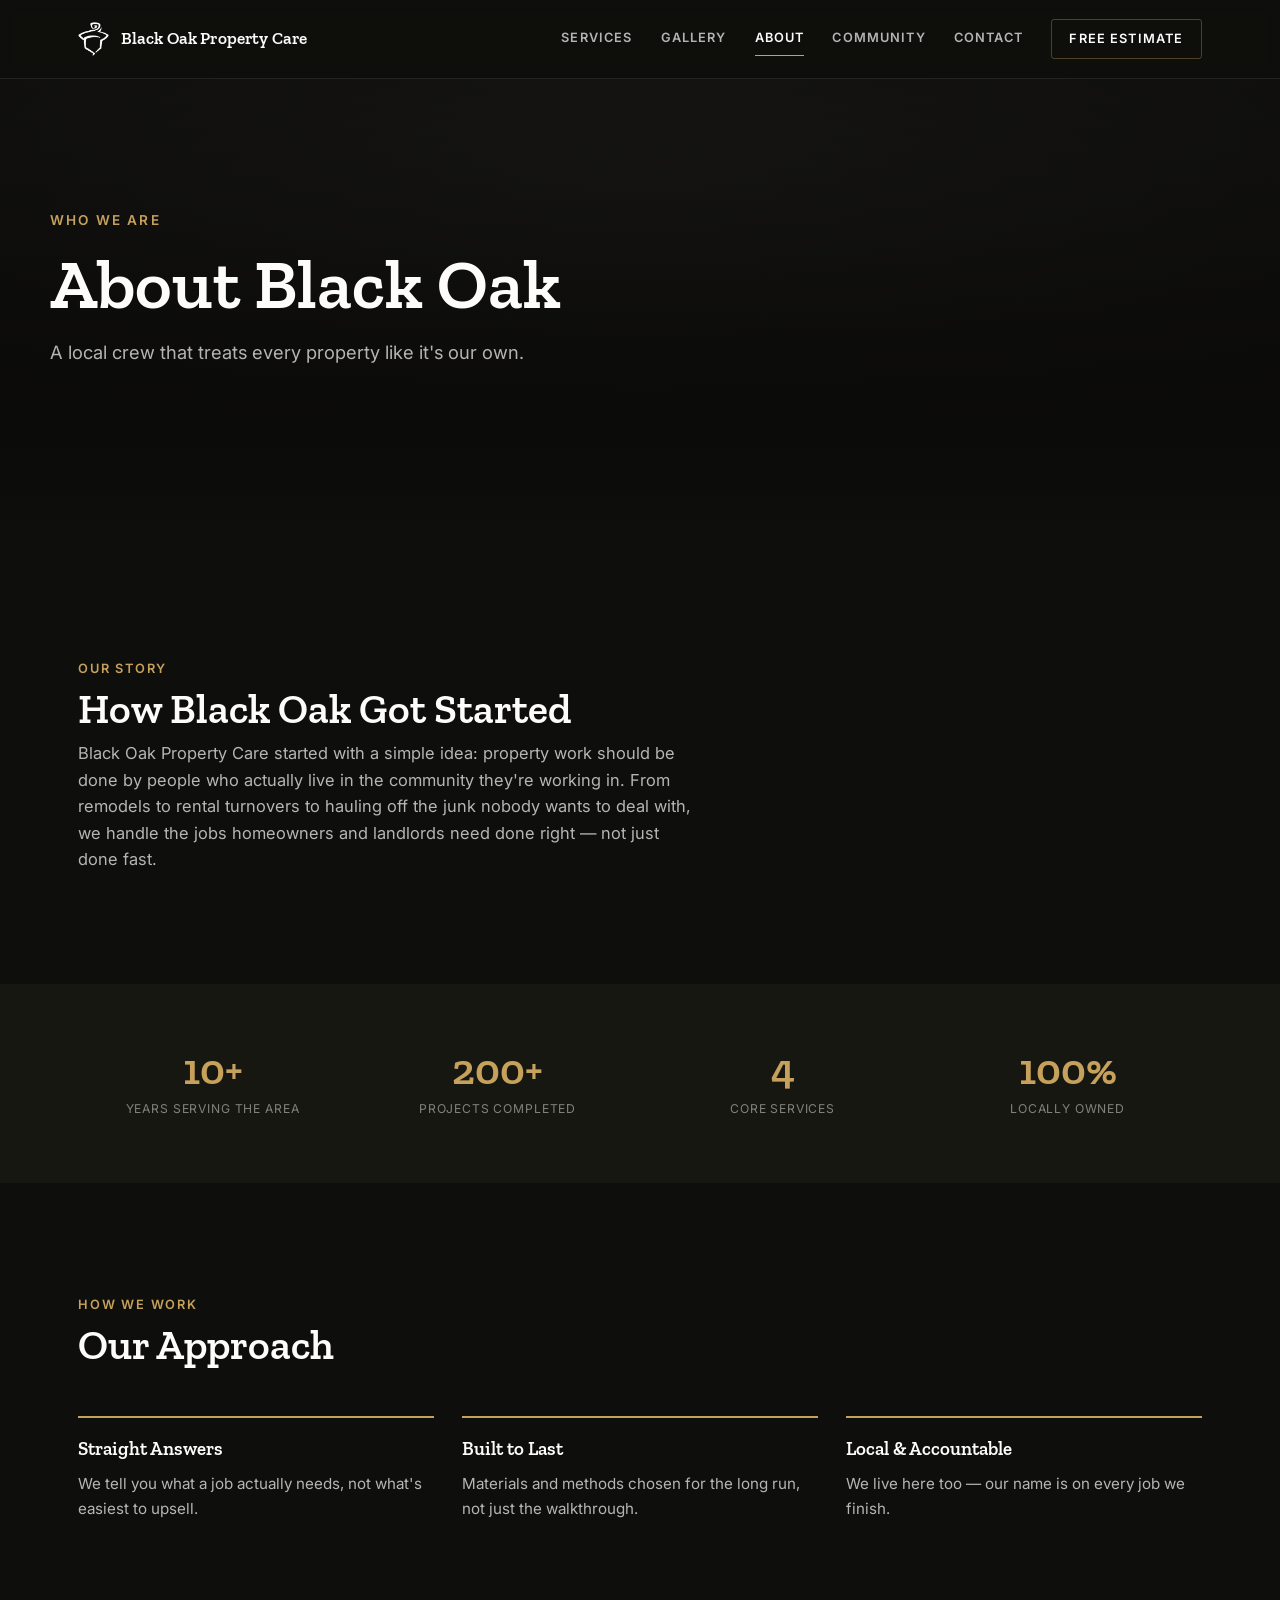
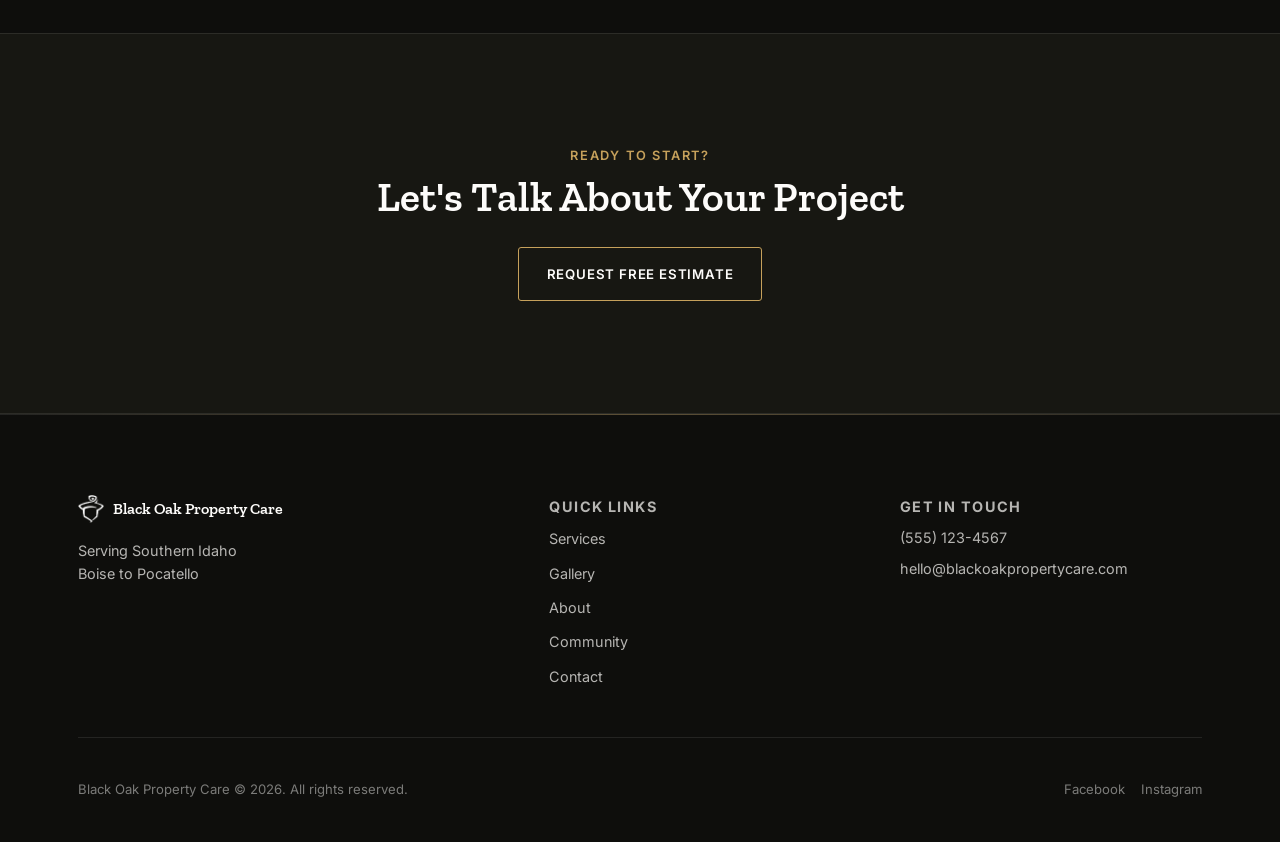
==== about.html @ 0b824fe4 "Add files via upload" ====
<!DOCTYPE html>
<html lang="en">
<head>
<meta charset="UTF-8">
<meta name="viewport" content="width=device-width, initial-scale=1.0">
<title>About Black Oak Property Care | Locally Owned, Southern Idaho</title>
<meta name="description" content="Black Oak Property Care is a locally owned crew serving Southern Idaho — built on straight answers, quality craftsmanship, and being accountable to our neighbors.">
<link rel="icon" type="image/png" href="assets/images/favicon-32.png">
<link rel="apple-touch-icon" href="assets/images/apple-touch-icon.png">
<link rel="preconnect" href="https://fonts.googleapis.com">
<link rel="preconnect" href="https://fonts.gstatic.com" crossorigin>
<link href="https://fonts.googleapis.com/css2?family=Zilla+Slab:wght@500;600;700&family=Inter:wght@400;500;600;700&display=swap" rel="stylesheet">
<link rel="stylesheet" href="style.css">
</head>
<body>
<a href="#main" class="skip-link">Skip to content</a>

<header class="site-header">
  <div class="wrap">
    <a href="index.html" class="site-brand" aria-label="Black Oak Property Care — Home">
      <img src="assets/images/logo-acorn-white.png" alt="" class="brand-mark">
      <span class="site-name">Black Oak Property Care</span>
    </a>
    <button class="nav-toggle" aria-label="Toggle navigation menu" aria-expanded="false">
      <svg viewBox="0 0 24 24" fill="none" stroke="currentColor" stroke-width="1.8" stroke-linecap="round"><path d="M3 6h18M3 12h18M3 18h18"/></svg>
    </button>
    <nav class="site-nav" aria-label="Primary">
      <a href="services.html">Services</a>
      <a href="photos.html">Gallery</a>
      <a href="about.html" class="is-active">About</a>
      <a href="community.html">Community</a>
      <a href="contact.html">Contact</a>
      <a href="contact.html" class="nav-cta">Free Estimate</a>
    </nav>
  </div>
</header>

<main id="main">

<section class="hero hero--sub">
  <div class="wrap hero-inner">
    <p class="hero-eyebrow">Who We Are</p>
    <h1 class="hero-title">About Black Oak</h1>
    <p class="hero-lede">A local crew that treats every property like it's our own.</p>
  </div>
</section>

<section class="section">
  <div class="wrap">
    <div class="reveal">
      <p class="section-eyebrow">Our Story</p>
      <h2 class="section-title">How Black Oak Got Started</h2>
      <p class="section-lede">
        <!-- EDIT: replace with your real founding story — 2-4 sentences
             is plenty. This is the single most-read paragraph on the
             whole site, so make it specific and honest, not generic. -->
        Black Oak Property Care started with a simple idea: property
        work should be done by people who actually live in the
        community they're working in. From remodels to rental
        turnovers to hauling off the junk nobody wants to deal with,
        we handle the jobs homeowners and landlords need done right —
        not just done fast.
      </p>
    </div>
  </div>
</section>

<!-- ============================================================
     STAT STRIP — optional. Delete this whole <section> if you
     don't have real numbers yet; don't leave placeholders live.
     ============================================================ -->
<section class="section section--tight section--raised">
  <div class="wrap">
    <div class="stat-strip reveal">
      <div class="stat">
        <div class="stat-num"><!-- EDIT -->10+</div>
        <div class="stat-label">Years Serving the Area</div>
      </div>
      <div class="stat">
        <div class="stat-num"><!-- EDIT -->200+</div>
        <div class="stat-label">Projects Completed</div>
      </div>
      <div class="stat">
        <div class="stat-num"><!-- EDIT -->4</div>
        <div class="stat-label">Core Services</div>
      </div>
      <div class="stat">
        <div class="stat-num"><!-- EDIT -->100%</div>
        <div class="stat-label">Locally Owned</div>
      </div>
    </div>
  </div>
</section>

<section class="section">
  <div class="wrap">
    <div class="reveal" style="margin-bottom: var(--space-4);">
      <p class="section-eyebrow">How We Work</p>
      <h2 class="section-title">Our Approach</h2>
    </div>
    <div class="value-row reveal">
      <div class="value-block">
        <h3>Straight Answers</h3>
        <p>We tell you what a job actually needs, not what's easiest to upsell.</p>
      </div>
      <div class="value-block">
        <h3>Built to Last</h3>
        <p>Materials and methods chosen for the long run, not just the walkthrough.</p>
      </div>
      <div class="value-block">
        <h3>Local &amp; Accountable</h3>
        <p>We live here too — our name is on every job we finish.</p>
      </div>
    </div>
  </div>
</section>

<section class="cta-band">
  <div class="wrap reveal">
    <p class="section-eyebrow">Ready to Start?</p>
    <h2 class="section-title">Let's Talk About Your Project</h2>
    <div class="hero-actions">
      <a href="contact.html" class="btn">Request Free Estimate</a>
    </div>
  </div>
</section>

</main>

<footer class="site-footer">
  <div class="wrap">
    <div class="footer-grid">
      <div class="footer-col">
        <div class="footer-brand">
          <img src="assets/images/logo-acorn-white.png" alt="">
          <span>Black Oak Property Care</span>
        </div>
        <p>Serving Southern Idaho<br>Boise to Pocatello</p>
      </div>
      <div class="footer-col">
        <p class="footer-heading">Quick Links</p>
        <ul class="footer-links">
          <li><a href="services.html">Services</a></li>
          <li><a href="photos.html">Gallery</a></li>
          <li><a href="about.html">About</a></li>
          <li><a href="community.html">Community</a></li>
          <li><a href="contact.html">Contact</a></li>
        </ul>
      </div>
      <div class="footer-col">
        <p class="footer-heading">Get In Touch</p>
        <address>
          <p>(555) 123-4567</p>
          <p>hello@blackoakpropertycare.com</p>
        </address>
      </div>
    </div>
    <div class="footer-bottom">
      <p>Black Oak Property Care &copy; <span id="year"></span>. All rights reserved.</p>
      <div class="footer-socials">
        <a href="#">Facebook</a>
        <a href="#">Instagram</a>
      </div>
    </div>
  </div>
</footer>

<script src="script.js"></script>
</body>
</html>
---- style.css ----
/* ============================================================
   BLACK OAK PROPERTY CARE — V2 DESIGN SYSTEM
   ------------------------------------------------------------
   Direction: dark charcoal ground, white type, gold used only
   as a thin accent (rules, underlines, small details) — never
   as a fill. Buttons stay dark with white text and a gold edge.
   Display face is a slab serif (sturdy, stamped-timber feel —
   "built," not "boutique"); body stays a clean grotesque.
   Change tokens here; everything below reads from them.
   ============================================================ */
:root {
  /* Ground */
  --bg:            #0E0E0C;   /* primary charcoal/black background */
  --bg-raised:     #171712;   /* slightly lifted panel/card surface */
  --bg-raised-2:   #201F19;   /* hover / secondary panel */
  --bg-line:       rgba(255,255,255,0.09);   /* hairline on dark */

  /* Ink */
  --white:         #FDFCFA;
  --ink-muted:      rgba(253,252,250,0.70);
  --ink-faint:      rgba(253,252,250,0.46);

  /* Gold — accent only. Never a fill for buttons or large areas. */
  --gold:          #C6A15B;
  --gold-bright:   #E0C083;
  --gold-dim:      rgba(198,161,91,0.35);

  /* Light sections (used sparingly — form fields, rare surface breaks) */
  --paper:         #F5F2EC;
  --paper-line:    #E3DDCF;
  --paper-ink:     #17170F;
  --paper-muted:   #66604F;

  /* Type */
  --font-display: "Zilla Slab", "Roboto Slab", Georgia, serif;
  --font-body:    "Inter", -apple-system, BlinkMacSystemFont, sans-serif;

  /* Spacing scale */
  --space-1: 0.5rem;
  --space-2: 1rem;
  --space-3: 1.75rem;
  --space-4: 3rem;
  --space-5: 5rem;
  --space-6: 7rem;

  --radius: 3px;
  --focus-ring: #E0C083;
}

/* ============================================================
   RESET / BASE
   ============================================================ */
* { box-sizing: border-box; }

html { scroll-behavior: smooth; }
@media (prefers-reduced-motion: reduce) {
  html { scroll-behavior: auto; }
}

body {
  margin: 0;
  background: var(--bg);
  color: var(--white);
  font-family: var(--font-body);
  line-height: 1.6;
  -webkit-font-smoothing: antialiased;
}

a { color: inherit; text-decoration: none; }
img { max-width: 100%; display: block; }
button { font-family: inherit; }

a:focus-visible,
button:focus-visible,
input:focus-visible,
textarea:focus-visible,
select:focus-visible {
  outline: 2px solid var(--focus-ring);
  outline-offset: 3px;
}

.wrap {
  max-width: 1180px;
  margin: 0 auto;
  padding: 0 var(--space-3);
}

/* Reveal-on-scroll (progressive enhancement — script.js toggles .is-visible;
   content is fully visible by default with no JS) */
.reveal {
  opacity: 1;
  transform: none;
}
@media (prefers-reduced-motion: no-preference) {
  .js-reveal-ready .reveal {
    opacity: 0;
    transform: translateY(14px);
    transition: opacity 0.6s ease, transform 0.6s ease;
  }
  .js-reveal-ready .reveal.is-visible {
    opacity: 1;
    transform: none;
  }
}

/* ============================================================
   SITE HEADER
   ============================================================ */
.site-header {
  background: rgba(14,14,12,0.86);
  backdrop-filter: blur(8px);
  -webkit-backdrop-filter: blur(8px);
  border-bottom: 1px solid var(--bg-line);
  position: sticky;
  top: 0;
  z-index: 40;
  transition: background-color 0.25s ease, border-color 0.25s ease;
}

.site-header.is-scrolled {
  background: rgba(14,14,12,0.97);
  border-bottom-color: var(--gold-dim);
}

.site-header .wrap {
  display: flex;
  align-items: center;
  justify-content: space-between;
  min-height: 78px;
  gap: var(--space-3);
}

.site-brand {
  display: flex;
  align-items: center;
  gap: 0.7rem;
  flex-shrink: 0;
}

.site-brand .brand-mark {
  height: 34px;
  width: auto;
  flex-shrink: 0;
  /* EDIT: sourced from assets/images/logo-acorn-white.png — swap for a
     final logo file of the same name to update everywhere at once. */
}

.site-name {
  font-family: var(--font-display);
  font-weight: 600;
  font-size: 1.08rem;
  letter-spacing: 0.01em;
  color: var(--white);
  white-space: nowrap;
}

.site-nav {
  display: flex;
  align-items: center;
  flex-wrap: wrap;
  gap: var(--space-3);
}

.site-nav a {
  font-size: 0.8rem;
  font-weight: 600;
  letter-spacing: 0.09em;
  text-transform: uppercase;
  color: var(--ink-muted);
  padding: 0.4rem 0;
  border-bottom: 1px solid transparent;
  transition: color 0.2s ease, border-color 0.2s ease;
}

.site-nav a:hover,
.site-nav a:focus-visible,
.site-nav a.is-active {
  color: var(--white);
  border-color: var(--gold);
}

.site-nav .nav-cta {
  color: var(--white);
  border: 1px solid var(--gold-dim);
  padding: 0.55rem 1.1rem;
  border-radius: var(--radius);
}
.site-nav .nav-cta:hover,
.site-nav .nav-cta:focus-visible {
  border-color: var(--gold);
  background: rgba(198,161,91,0.08);
}

.nav-toggle {
  display: none;
  background: none;
  border: 1px solid var(--bg-line);
  border-radius: var(--radius);
  color: var(--white);
  width: 42px;
  height: 38px;
  align-items: center;
  justify-content: center;
  cursor: pointer;
}
.nav-toggle svg { width: 20px; height: 20px; }

@media (max-width: 880px) {
  .nav-toggle { display: flex; }

  .site-nav {
    position: fixed;
    inset: 78px 0 0 0;
    background: var(--bg);
    flex-direction: column;
    align-items: flex-start;
    padding: var(--space-3);
    gap: var(--space-2);
    transform: translateY(-8px);
    opacity: 0;
    pointer-events: none;
    transition: opacity 0.2s ease, transform 0.2s ease;
    overflow-y: auto;
  }
  .site-nav.is-open {
    opacity: 1;
    transform: none;
    pointer-events: auto;
  }
  .site-nav a { font-size: 1rem; padding: 0.7rem 0; width: 100%; border-bottom: 1px solid var(--bg-line); }
  .site-nav .nav-cta { border-color: var(--gold); text-align: center; }
}

/* ============================================================
   BUTTONS — always dark with white text; gold is an edge/accent,
   never a fill (per brand rule).
   ============================================================ */
.btn {
  display: inline-flex;
  align-items: center;
  gap: 0.55rem;
  background: var(--bg-raised);
  color: var(--white);
  font-family: var(--font-body);
  font-weight: 600;
  font-size: 0.83rem;
  letter-spacing: 0.06em;
  text-transform: uppercase;
  padding: 0.95rem 1.7rem;
  border: 1px solid var(--gold);
  border-radius: var(--radius);
  cursor: pointer;
  transition: background-color 0.2s ease, transform 0.15s ease, border-color 0.2s ease;
}
.btn:hover, .btn:focus-visible {
  background: var(--bg-raised-2);
  border-color: var(--gold-bright);
  transform: translateY(-1px);
}

.btn-ghost {
  background: transparent;
  border: 1px solid rgba(253,252,250,0.35);
}
.btn-ghost:hover, .btn-ghost:focus-visible {
  border-color: var(--white);
  background: rgba(253,252,250,0.06);
}

.btn-block { width: 100%; justify-content: center; }

/* On light (.paper) surfaces the button needs a dark border instead of
   near-invisible gold-on-cream, but keeps the same dark-fill/white-text rule */
.section--paper .btn {
  border-color: var(--paper-ink);
}
.section--paper .btn:hover, .section--paper .btn:focus-visible {
  border-color: var(--gold);
}

/* ============================================================
   HERO
   ============================================================ */
.hero {
  position: relative;
  min-height: 92vh;
  display: flex;
  align-items: center;
  justify-content: center;
  text-align: center;
  color: var(--white);
  background:
    linear-gradient(180deg, rgba(10,10,9,0.55) 0%, rgba(10,10,9,0.88) 72%, var(--bg) 100%),
    radial-gradient(120% 90% at 50% 20%, #262420 0%, #100F0D 65%);
  background-size: cover;
  background-position: center;
  overflow: hidden;
}

.hero--sub {
  min-height: 52vh;
  text-align: left;
  justify-content: flex-end;
  padding-bottom: var(--space-5);
}
.hero--sub .hero-inner { align-items: flex-start; }
.hero--sub .hero-mark { display: none; }

.hero-inner {
  position: relative;
  z-index: 1;
  display: flex;
  flex-direction: column;
  align-items: center;
  padding: var(--space-6) 0 var(--space-5);
  width: 100%;
}

.hero-mark {
  height: 64px;
  width: auto;
  margin-bottom: var(--space-3);
  filter: drop-shadow(0 0 26px rgba(198,161,91,0.18));
}

.hero-eyebrow {
  font-size: 0.85rem;
  font-weight: 600;
  letter-spacing: 0.16em;
  text-transform: uppercase;
  color: var(--gold);
  margin: 0 0 var(--space-2);
}

.hero-title {
  font-family: var(--font-display);
  font-weight: 600;
  font-size: clamp(2.4rem, 5.6vw, 4.4rem);
  line-height: 1.05;
  letter-spacing: 0;
  margin: 0 0 var(--space-2);
  max-width: 18ch;
}

.hero-lede {
  font-size: 1.15rem;
  color: var(--ink-muted);
  max-width: 54ch;
  margin: 0 0 var(--space-4);
}
.hero--sub .hero-lede { margin-bottom: 0; }

.hero-actions {
  display: flex;
  flex-wrap: wrap;
  gap: var(--space-2);
  justify-content: center;
}

.hero-divider {
  width: 1px;
  height: 46px;
  background: linear-gradient(180deg, transparent, var(--gold-dim));
  margin: var(--space-4) auto 0;
}

/* ============================================================
   SECTIONS
   ============================================================ */
.section { padding: var(--space-6) 0; }
.section--tight { padding: var(--space-4) 0; }
.section--raised { background: var(--bg-raised); }
.section--paper { background: var(--paper); color: var(--paper-ink); }
.section--paper .section-lede { color: var(--paper-muted); }

.section-head {
  display: flex;
  align-items: flex-end;
  justify-content: space-between;
  gap: var(--space-3);
  flex-wrap: wrap;
  margin-bottom: var(--space-4);
}

.section-eyebrow {
  font-size: 0.8rem;
  font-weight: 600;
  letter-spacing: 0.14em;
  text-transform: uppercase;
  color: var(--gold);
  margin: 0 0 var(--space-1);
}

.section-title {
  font-family: var(--font-display);
  font-weight: 600;
  font-size: clamp(1.8rem, 3.4vw, 2.6rem);
  line-height: 1.08;
  margin: 0;
}

.section-lede {
  font-size: 1.03rem;
  color: var(--ink-muted);
  max-width: 62ch;
  margin: var(--space-1) 0 0;
}

.rule-gold {
  border: none;
  height: 1px;
  background: linear-gradient(90deg, var(--gold-dim), transparent);
  margin: 0 0 var(--space-5);
}

/* ============================================================
   PRIMARY SERVICES — homepage + services page
   ============================================================ */
.service-grid {
  display: grid;
  grid-template-columns: repeat(4, 1fr);
  gap: 1px;
  background: var(--bg-line);
  border: 1px solid var(--bg-line);
}

.service-card {
  background: var(--bg);
  padding: var(--space-4) var(--space-3);
  transition: background-color 0.25s ease;
}
.service-card:hover { background: var(--bg-raised); }

.service-icon {
  width: 40px;
  height: 40px;
  color: var(--gold);
  margin-bottom: var(--space-3);
}
.service-icon svg { width: 100%; height: 100%; }

.service-card h3 {
  font-family: var(--font-display);
  font-weight: 600;
  font-size: 1.28rem;
  margin: 0 0 0.6rem;
}

.service-card p {
  color: var(--ink-muted);
  font-size: 0.95rem;
  margin: 0 0 var(--space-3);
}

.service-link {
  font-size: 0.78rem;
  font-weight: 600;
  letter-spacing: 0.06em;
  text-transform: uppercase;
  color: var(--white);
  border-bottom: 1px solid var(--gold);
  padding-bottom: 2px;
  transition: color 0.2s ease;
}
.service-card:hover .service-link { color: var(--gold-bright); }

@media (max-width: 980px) {
  .service-grid { grid-template-columns: repeat(2, 1fr); }
}
@media (max-width: 560px) {
  .service-grid { grid-template-columns: 1fr; }
}

/* Full service detail rows — services.html */
.service-detail {
  display: grid;
  grid-template-columns: 56px 1fr 1.2fr;
  gap: var(--space-3);
  padding: var(--space-4) 0;
  border-bottom: 1px solid var(--bg-line);
  align-items: start;
}
.service-detail:first-child { border-top: 1px solid var(--bg-line); }

.service-detail .service-icon { width: 34px; height: 34px; margin: 0; }

.service-detail h3 {
  font-family: var(--font-display);
  font-weight: 600;
  font-size: 1.5rem;
  margin: 0 0 0.5rem;
}
.service-detail p { margin: 0 0 var(--space-2); color: var(--ink-muted); }

.service-detail ul {
  margin: 0;
  padding: 0;
  list-style: none;
  display: flex;
  flex-wrap: wrap;
  gap: 0.5rem 1.2rem;
}
.service-detail li {
  font-size: 0.85rem;
  color: var(--ink-faint);
  padding-left: 1rem;
  position: relative;
}
.service-detail li::before {
  content: "";
  position: absolute;
  left: 0;
  top: 0.55em;
  width: 6px;
  height: 1px;
  background: var(--gold);
}

@media (max-width: 720px) {
  .service-detail { grid-template-columns: 40px 1fr; }
  .service-detail p, .service-detail ul { grid-column: 2 / 3; }
}

/* ============================================================
   WHY CHOOSE — trust strip
   ============================================================ */
.trust-grid {
  display: grid;
  grid-template-columns: repeat(3, 1fr);
  gap: var(--space-4) var(--space-3);
}

.trust-item {
  display: flex;
  gap: var(--space-2);
  align-items: flex-start;
}

.trust-icon {
  width: 26px;
  height: 26px;
  flex-shrink: 0;
  color: var(--gold);
  margin-top: 0.15rem;
}
.trust-icon svg { width: 100%; height: 100%; }

.trust-item h3 {
  font-family: var(--font-display);
  font-weight: 600;
  font-size: 1.08rem;
  margin: 0 0 0.3rem;
}
.trust-item p { margin: 0; color: var(--ink-muted); font-size: 0.92rem; }

@media (max-width: 820px) {
  .trust-grid { grid-template-columns: repeat(2, 1fr); }
}
@media (max-width: 560px) {
  .trust-grid { grid-template-columns: 1fr; }
}

/* ============================================================
   BEFORE / AFTER GALLERY
   ============================================================ */
.ba-grid {
  display: grid;
  grid-template-columns: repeat(3, 1fr);
  gap: var(--space-3);
}

.ba-card {
  background: var(--bg-raised);
  border: 1px solid var(--bg-line);
  border-radius: var(--radius);
  overflow: hidden;
}

.ba-photos {
  display: grid;
  grid-template-columns: 1fr 1fr;
}

.ba-photo {
  aspect-ratio: 4 / 5;
  position: relative;
  display: flex;
  align-items: flex-end;
  background: repeating-linear-gradient(135deg, #1c1b16, #1c1b16 10px, #201f19 10px, #201f19 20px);
  border-left: 1px solid var(--bg-line);
}
.ba-photo:first-child { border-left: none; }

.ba-photo-label {
  position: relative;
  z-index: 1;
  width: 100%;
  padding: 0.6rem 0.7rem;
  font-size: 0.68rem;
  font-weight: 600;
  letter-spacing: 0.1em;
  text-transform: uppercase;
  color: var(--ink-faint);
  background: linear-gradient(0deg, rgba(14,14,12,0.75), transparent);
}
.ba-photo-tag {
  position: absolute;
  top: 0.6rem;
  left: 0.7rem;
  z-index: 1;
  font-size: 0.62rem;
  font-weight: 700;
  letter-spacing: 0.1em;
  text-transform: uppercase;
  color: var(--gold);
  border: 1px solid var(--gold-dim);
  border-radius: 2px;
  padding: 0.15rem 0.45rem;
  background: rgba(14,14,12,0.6);
}

.ba-body { padding: var(--space-3); }

.ba-category {
  font-size: 0.72rem;
  font-weight: 600;
  letter-spacing: 0.1em;
  text-transform: uppercase;
  color: var(--gold);
  margin: 0 0 0.35rem;
}

.ba-title {
  font-family: var(--font-display);
  font-weight: 600;
  font-size: 1.18rem;
  margin: 0 0 0.3rem;
}

.ba-meta {
  font-size: 0.82rem;
  color: var(--ink-faint);
  margin: 0;
}

@media (max-width: 980px) {
  .ba-grid { grid-template-columns: repeat(2, 1fr); }
}
@media (max-width: 620px) {
  .ba-grid { grid-template-columns: 1fr; }
}

/* Featured (homepage) — same visual language, fewer columns */
.ba-grid--featured { grid-template-columns: repeat(3, 1fr); }

/* ============================================================
   TESTIMONIALS
   ============================================================ */
.testimonial-grid {
  display: grid;
  grid-template-columns: repeat(3, 1fr);
  gap: var(--space-3);
}

.testimonial {
  background: var(--bg-raised);
  border-top: 2px solid var(--gold);
  padding: var(--space-3);
  border-radius: 0 0 var(--radius) var(--radius);
}

.testimonial p {
  margin: 0 0 var(--space-2);
  font-size: 1rem;
  color: var(--white);
}
.testimonial cite {
  font-style: normal;
  font-size: 0.82rem;
  color: var(--ink-faint);
}

@media (max-width: 820px) {
  .testimonial-grid { grid-template-columns: 1fr; }
}

/* ============================================================
   SERVICE AREA / MAP STRIP
   ============================================================ */
.area-strip {
  display: grid;
  grid-template-columns: 1.1fr 1fr;
  gap: var(--space-5);
  align-items: center;
}

.area-list {
  display: flex;
  flex-wrap: wrap;
  gap: 0.6rem;
  padding: 0;
  margin: var(--space-3) 0 0;
  list-style: none;
}

.area-list li {
  font-size: 0.85rem;
  letter-spacing: 0.03em;
  color: var(--ink-muted);
  border: 1px solid var(--bg-line);
  border-radius: 2px;
  padding: 0.5rem 0.9rem;
}

.area-diagram {
  border: 1px solid var(--bg-line);
  border-radius: var(--radius);
  padding: var(--space-3);
  background: var(--bg-raised);
}
.area-diagram svg { width: 100%; height: auto; display: block; }

@media (max-width: 900px) {
  .area-strip { grid-template-columns: 1fr; }
}

/* ============================================================
   CTA BAND
   ============================================================ */
.cta-band {
  text-align: center;
  padding: var(--space-6) 0;
  background: var(--bg-raised);
  border-top: 1px solid var(--bg-line);
  border-bottom: 1px solid var(--bg-line);
}
.cta-band .section-title { margin-bottom: var(--space-3); }
.cta-band .hero-actions { margin-top: 0; }

/* ============================================================
   VALUE / APPROACH BLOCKS (About + Community)
   ============================================================ */
.value-row {
  display: grid;
  grid-template-columns: repeat(3, 1fr);
  gap: var(--space-3);
}

.value-block {
  border-top: 2px solid var(--gold);
  padding-top: var(--space-2);
}
.value-block h3 {
  font-family: var(--font-display);
  font-weight: 600;
  font-size: 1.18rem;
  margin: 0 0 0.5rem;
}
.value-block p { margin: 0; color: var(--ink-muted); font-size: 0.95rem; }

@media (max-width: 720px) {
  .value-row { grid-template-columns: 1fr; }
}

/* ============================================================
   STATS STRIP
   ============================================================ */
.stat-strip {
  display: grid;
  grid-template-columns: repeat(4, 1fr);
  gap: var(--space-2);
  text-align: center;
}
.stat { padding: var(--space-2) 0; }
.stat-num {
  font-family: var(--font-display);
  font-weight: 600;
  font-size: clamp(1.9rem, 3.6vw, 2.7rem);
  color: var(--gold);
  line-height: 1;
}
.stat-label {
  font-size: 0.76rem;
  letter-spacing: 0.07em;
  text-transform: uppercase;
  color: var(--ink-faint);
  margin-top: 0.5rem;
}

@media (max-width: 700px) {
  .stat-strip { grid-template-columns: repeat(2, 1fr); }
}

/* ============================================================
   COMMUNITY — placeholder tiles for future project write-ups
   ============================================================ */
.community-grid {
  display: grid;
  grid-template-columns: repeat(3, 1fr);
  gap: var(--space-3);
}

.community-card {
  border: 1px solid var(--bg-line);
  border-radius: var(--radius);
  padding: var(--space-3);
  background: var(--bg-raised);
}
.community-card h3 {
  font-family: var(--font-display);
  font-weight: 600;
  font-size: 1.12rem;
  margin: 0 0 0.4rem;
}
.community-card p { margin: 0; color: var(--ink-muted); font-size: 0.92rem; }

.community-card--placeholder {
  border-style: dashed;
  border-color: rgba(253,252,250,0.22);
  background: transparent;
  display: flex;
  flex-direction: column;
  align-items: flex-start;
  justify-content: center;
  min-height: 160px;
  color: var(--ink-faint);
}
.community-card--placeholder .plus {
  width: 28px;
  height: 28px;
  border: 1px solid var(--gold-dim);
  border-radius: 50%;
  display: flex;
  align-items: center;
  justify-content: center;
  color: var(--gold);
  margin-bottom: var(--space-2);
  font-size: 1.1rem;
  line-height: 1;
}

@media (max-width: 820px) {
  .community-grid { grid-template-columns: 1fr 1fr; }
}
@media (max-width: 560px) {
  .community-grid { grid-template-columns: 1fr; }
}

/* ============================================================
   CONTACT PAGE
   ============================================================ */
.contact-grid {
  display: grid;
  grid-template-columns: 0.85fr 1.15fr;
  gap: var(--space-5);
  align-items: start;
}

.contact-info dt {
  font-size: 0.76rem;
  font-weight: 600;
  letter-spacing: 0.09em;
  text-transform: uppercase;
  color: var(--gold);
  margin-top: var(--space-3);
}
.contact-info dt:first-child { margin-top: 0; }
.contact-info dd {
  margin: 0.3rem 0 0;
  font-size: 1.05rem;
  color: var(--white);
}

.contact-form-panel {
  background: var(--paper);
  color: var(--paper-ink);
  border-radius: var(--radius);
  padding: var(--space-4);
}

.form-row { display: grid; grid-template-columns: 1fr 1fr; gap: var(--space-2); }

.form-field {
  display: flex;
  flex-direction: column;
  gap: 0.35rem;
  margin-bottom: var(--space-2);
}
.form-field label {
  font-size: 0.8rem;
  font-weight: 600;
  color: var(--paper-muted);
}
.form-field input,
.form-field select,
.form-field textarea {
  background: var(--white);
  border: 1px solid var(--paper-line);
  border-radius: 2px;
  padding: 0.8rem 0.9rem;
  font-family: var(--font-body);
  font-size: 0.95rem;
  color: var(--paper-ink);
}
.form-field input[type="file"] {
  padding: 0.6rem 0.7rem;
  background: var(--white);
}

.form-note {
  font-size: 0.8rem;
  color: var(--paper-muted);
  margin: 0 0 var(--space-3);
}

@media (max-width: 900px) {
  .contact-grid { grid-template-columns: 1fr; }
}
@media (max-width: 560px) {
  .form-row { grid-template-columns: 1fr; }
}

/* ============================================================
   SITE FOOTER
   ============================================================ */
.site-footer {
  background: var(--bg);
  border-top: 1px solid var(--bg-line);
  padding: var(--space-5) 0 var(--space-3);
  position: relative;
}
.site-footer::before {
  content: "";
  position: absolute;
  top: -1px; left: 0; right: 0;
  height: 1px;
  background: linear-gradient(90deg, transparent, var(--gold-dim), transparent);
}

.footer-grid {
  display: grid;
  grid-template-columns: 1.4fr 1fr 1fr;
  gap: var(--space-4);
  padding-bottom: var(--space-4);
}

.footer-brand {
  display: flex;
  align-items: center;
  gap: 0.6rem;
  margin-bottom: var(--space-2);
}
.footer-brand img { height: 28px; width: auto; }
.footer-brand span {
  font-family: var(--font-display);
  font-weight: 600;
  font-size: 1rem;
  color: var(--white);
}

.footer-col p, .footer-col address {
  margin: 0 0 0.5rem;
  font-style: normal;
  color: var(--ink-muted);
  font-size: 0.9rem;
}

.footer-heading {
  font-size: 0.74rem;
  font-weight: 700;
  letter-spacing: 0.1em;
  text-transform: uppercase;
  color: var(--gold);
  margin: 0 0 var(--space-2);
}

.footer-links {
  list-style: none;
  margin: 0;
  padding: 0;
  display: flex;
  flex-direction: column;
  gap: 0.55rem;
}
.footer-links a {
  color: var(--ink-muted);
  font-size: 0.9rem;
  transition: color 0.2s ease;
}
.footer-links a:hover, .footer-links a:focus-visible { color: var(--gold); }

.footer-bottom {
  border-top: 1px solid var(--bg-line);
  padding-top: var(--space-3);
  display: flex;
  flex-wrap: wrap;
  justify-content: space-between;
  align-items: center;
  gap: var(--space-2);
  font-size: 0.82rem;
  color: var(--ink-faint);
}

.footer-socials { display: flex; gap: var(--space-2); }
.footer-socials a {
  color: var(--ink-faint);
  border-bottom: 1px solid transparent;
}
.footer-socials a:hover, .footer-socials a:focus-visible {
  color: var(--gold);
  border-color: var(--gold);
}

@media (max-width: 820px) {
  .footer-grid { grid-template-columns: 1fr 1fr; }
}
@media (max-width: 560px) {
  .footer-grid { grid-template-columns: 1fr; gap: var(--space-3); }
}

/* ============================================================
   MOTION / ACCESSIBILITY
   ============================================================ */
@media (prefers-reduced-motion: reduce) {
  .btn, .service-link, .site-nav a { transition: none; }
}

.skip-link {
  position: absolute;
  left: -9999px;
  top: auto;
  background: var(--gold);
  color: var(--bg);
  padding: 0.75rem 1.2rem;
  z-index: 100;
  font-weight: 600;
  border-radius: 0 0 4px 0;
}
.skip-link:focus {
  left: 0;
  top: 0;
}
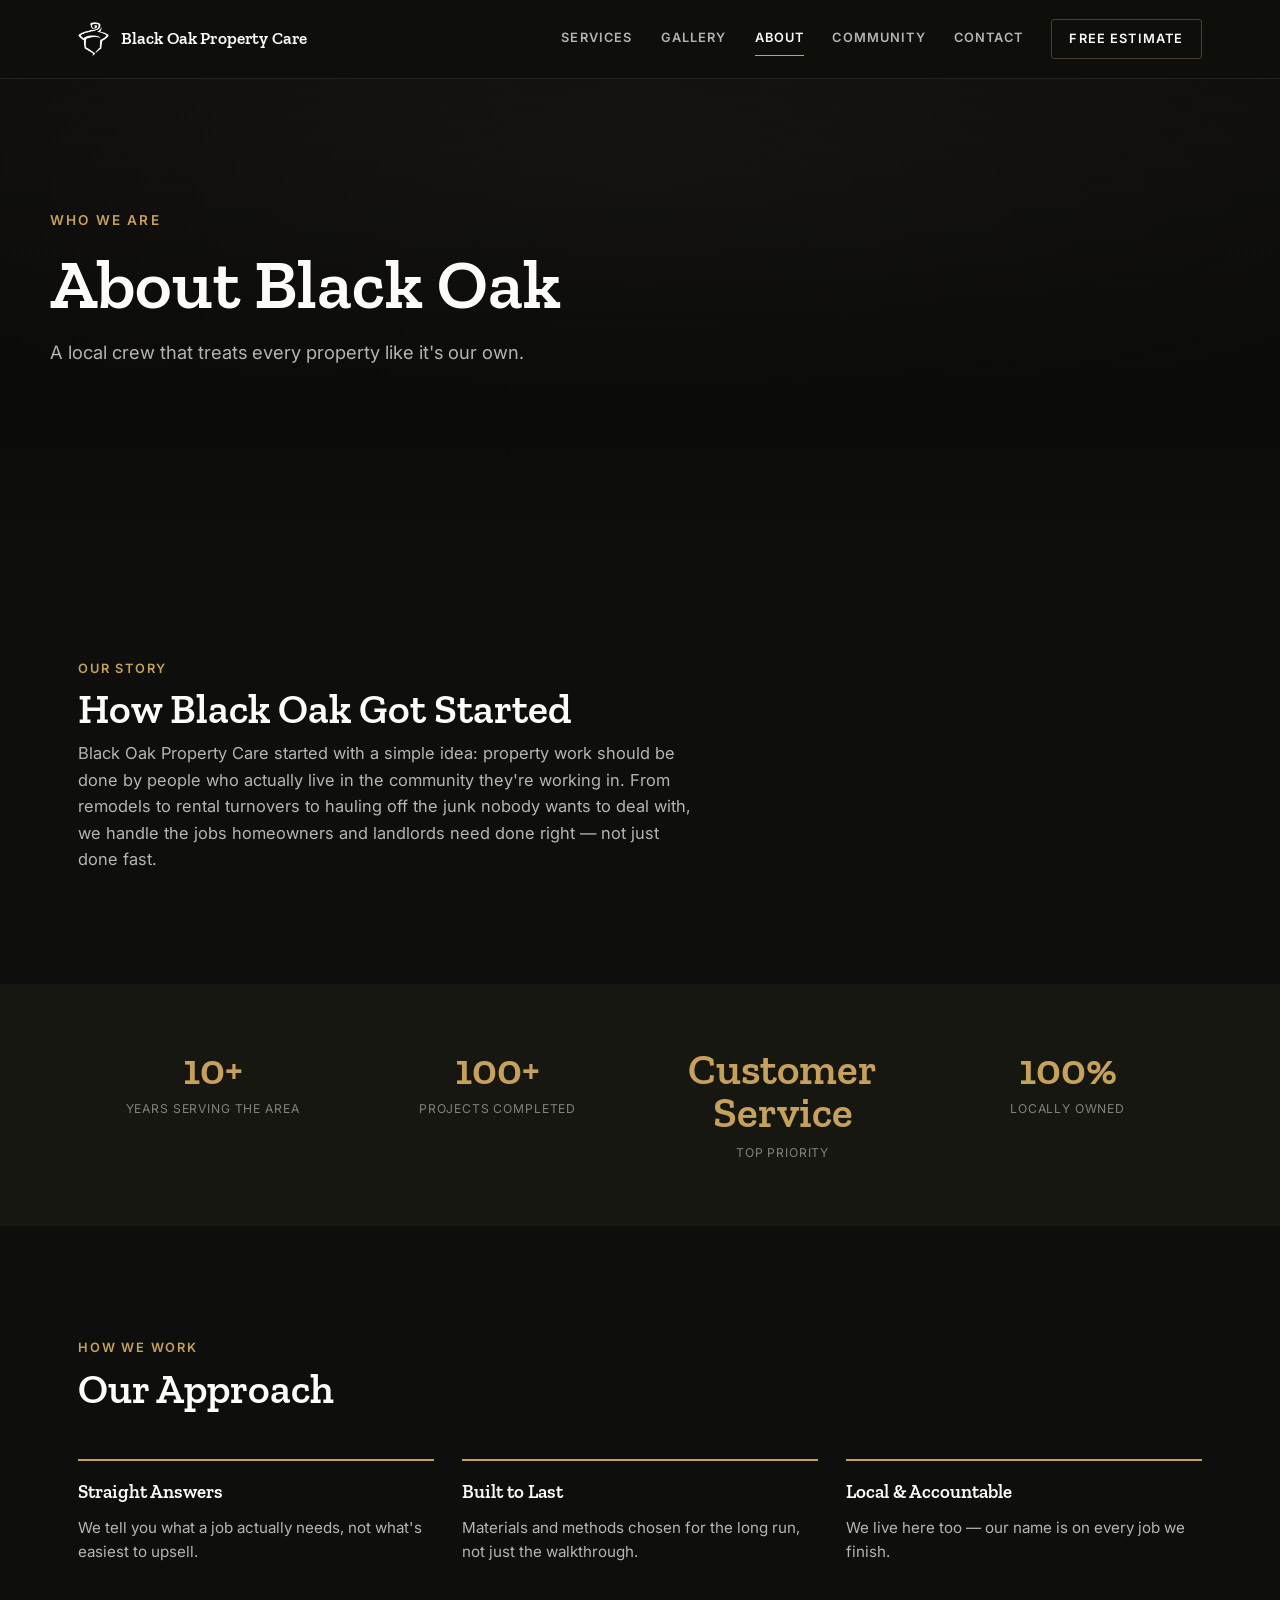
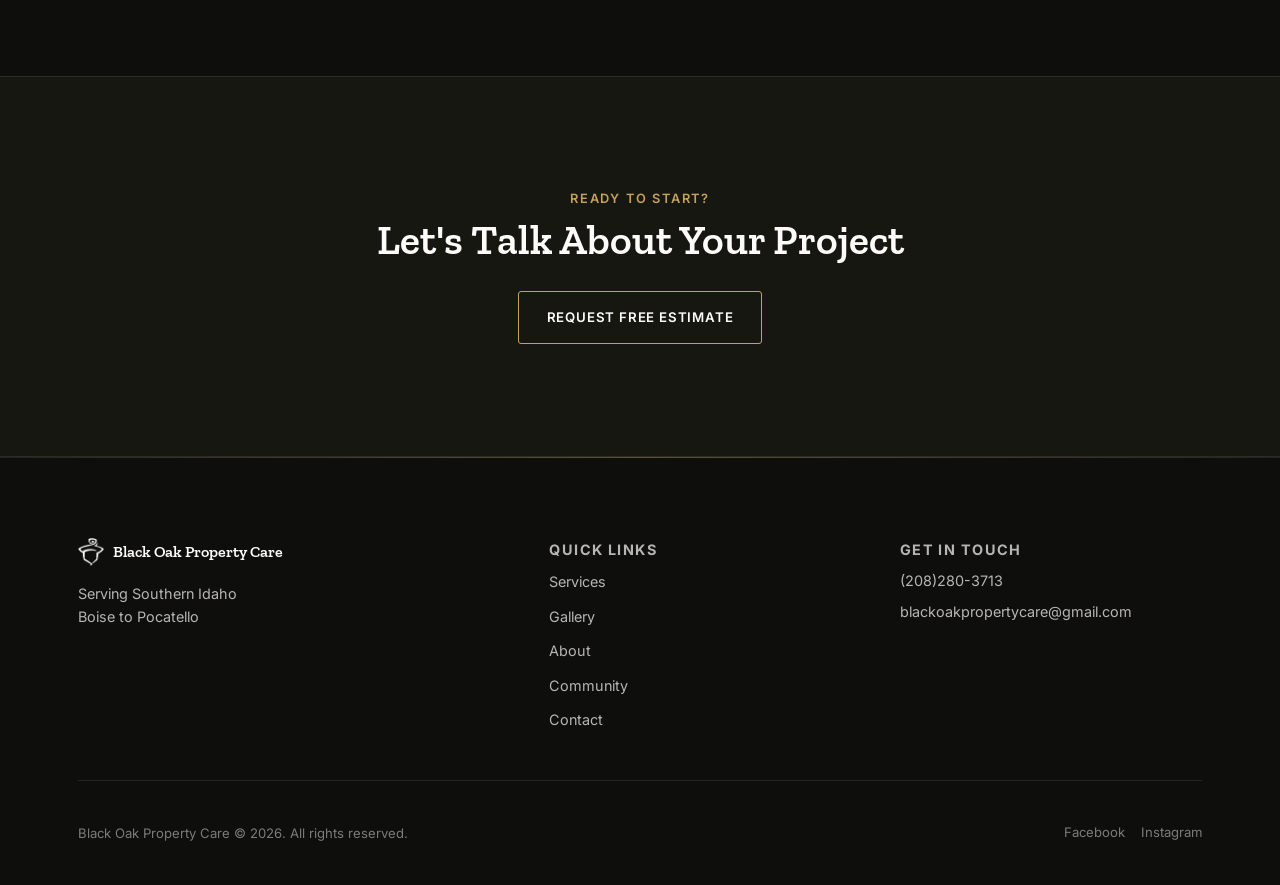
==== commit 1890fcc1: "Update contact information and statistics in about.html" ====
--- a/about.html
+++ b/about.html
@@ -73,19 +73,19 @@
   <div class="wrap">
     <div class="stat-strip reveal">
       <div class="stat">
-        <div class="stat-num"><!-- EDIT -->10+</div>
+        <div class="stat-num">10+</div>
         <div class="stat-label">Years Serving the Area</div>
       </div>
       <div class="stat">
-        <div class="stat-num"><!-- EDIT -->200+</div>
+        <div class="stat-num">100+</div>
         <div class="stat-label">Projects Completed</div>
       </div>
       <div class="stat">
-        <div class="stat-num"><!-- EDIT -->4</div>
-        <div class="stat-label">Core Services</div>
+        <div class="stat-num">Customer Service</div>
+        <div class="stat-label">Top Priority</div>
       </div>
       <div class="stat">
-        <div class="stat-num"><!-- EDIT -->100%</div>
+        <div class="stat-num">100%</div>
         <div class="stat-label">Locally Owned</div>
       </div>
     </div>
@@ -150,15 +150,15 @@
       <div class="footer-col">
         <p class="footer-heading">Get In Touch</p>
         <address>
-          <p>(555) 123-4567</p>
-          <p>hello@blackoakpropertycare.com</p>
+          <p>(208)280-3713</p>
+          <p>blackoakpropertycare@gmail.com</p>
         </address>
       </div>
     </div>
     <div class="footer-bottom">
       <p>Black Oak Property Care &copy; <span id="year"></span>. All rights reserved.</p>
       <div class="footer-socials">
-        <a href="#">Facebook</a>
+        <a href="https://www.facebook.com/people/Black-Oak-Property-Care/61583586881522/?http_ref=eyJ0cyI6MTc4MzQ3MDUwMTAwMCwiciI6IiJ9">Facebook</a>
         <a href="#">Instagram</a>
       </div>
     </div>
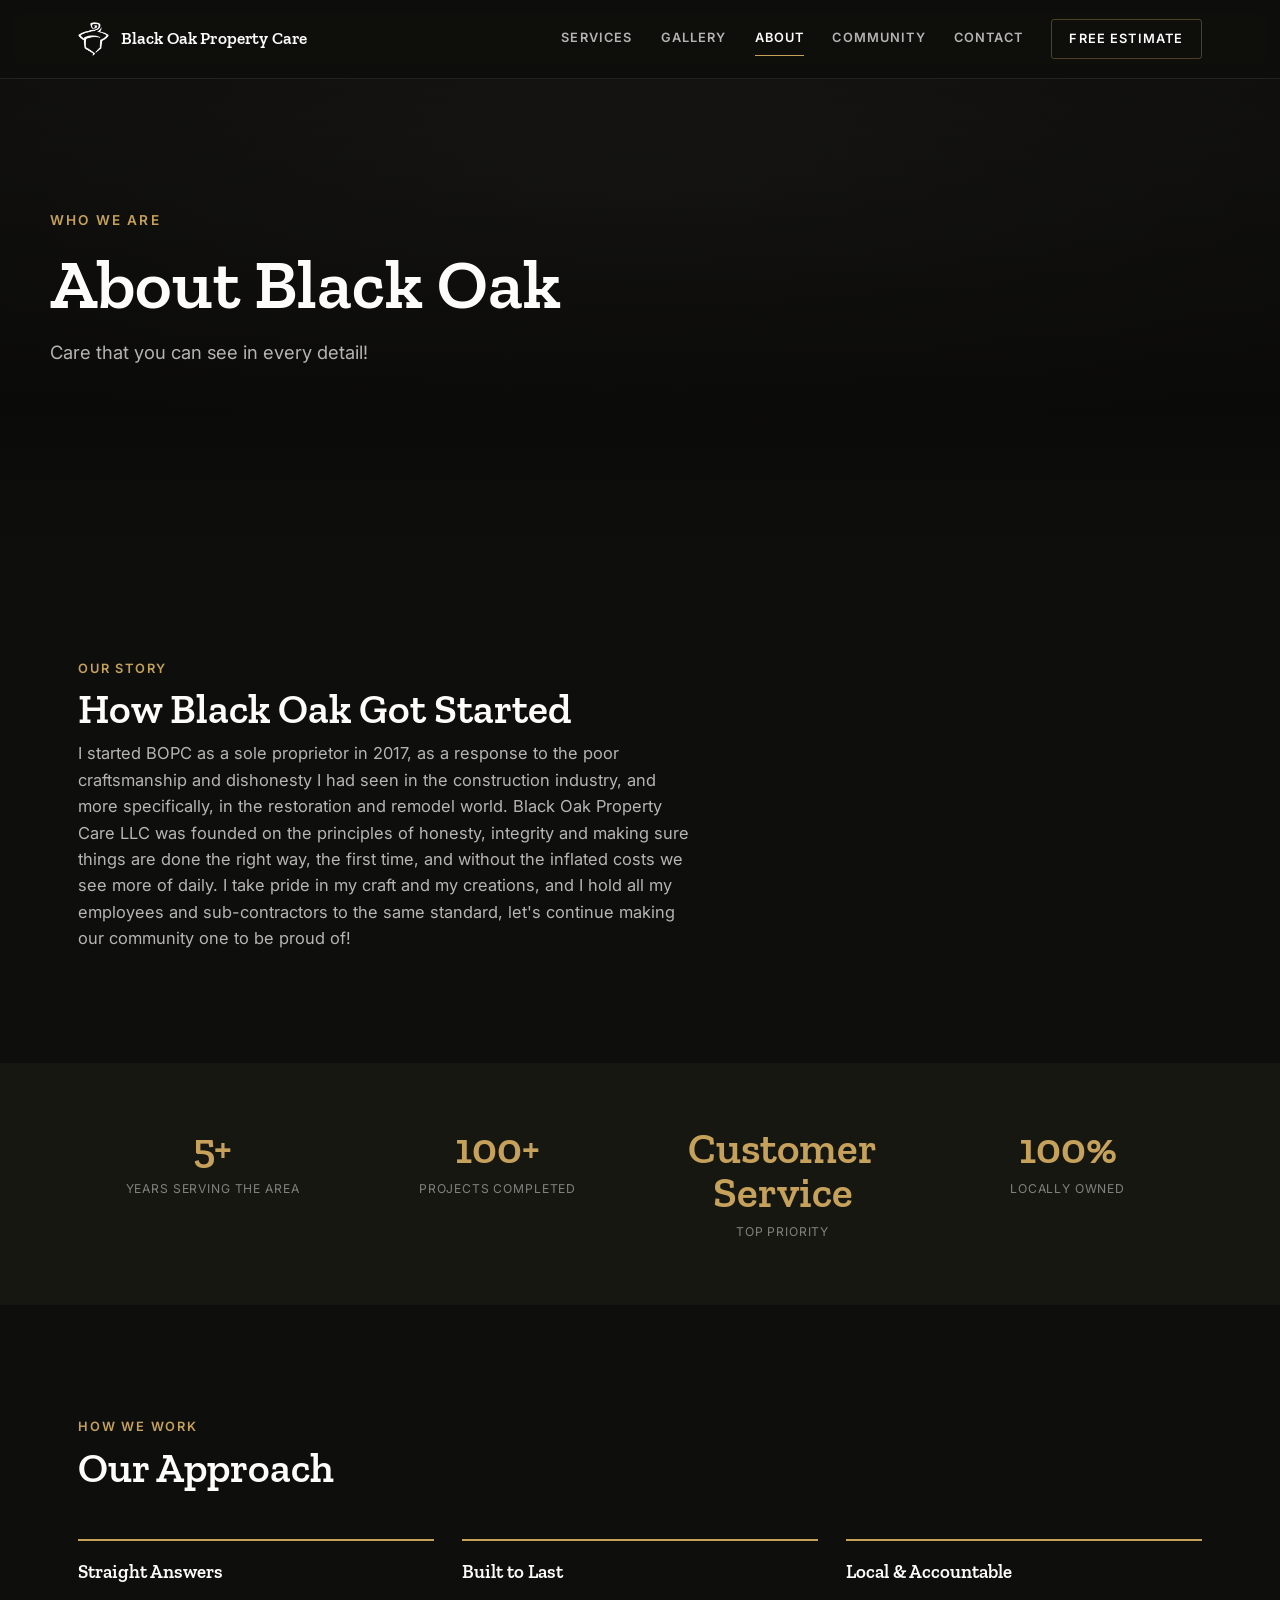
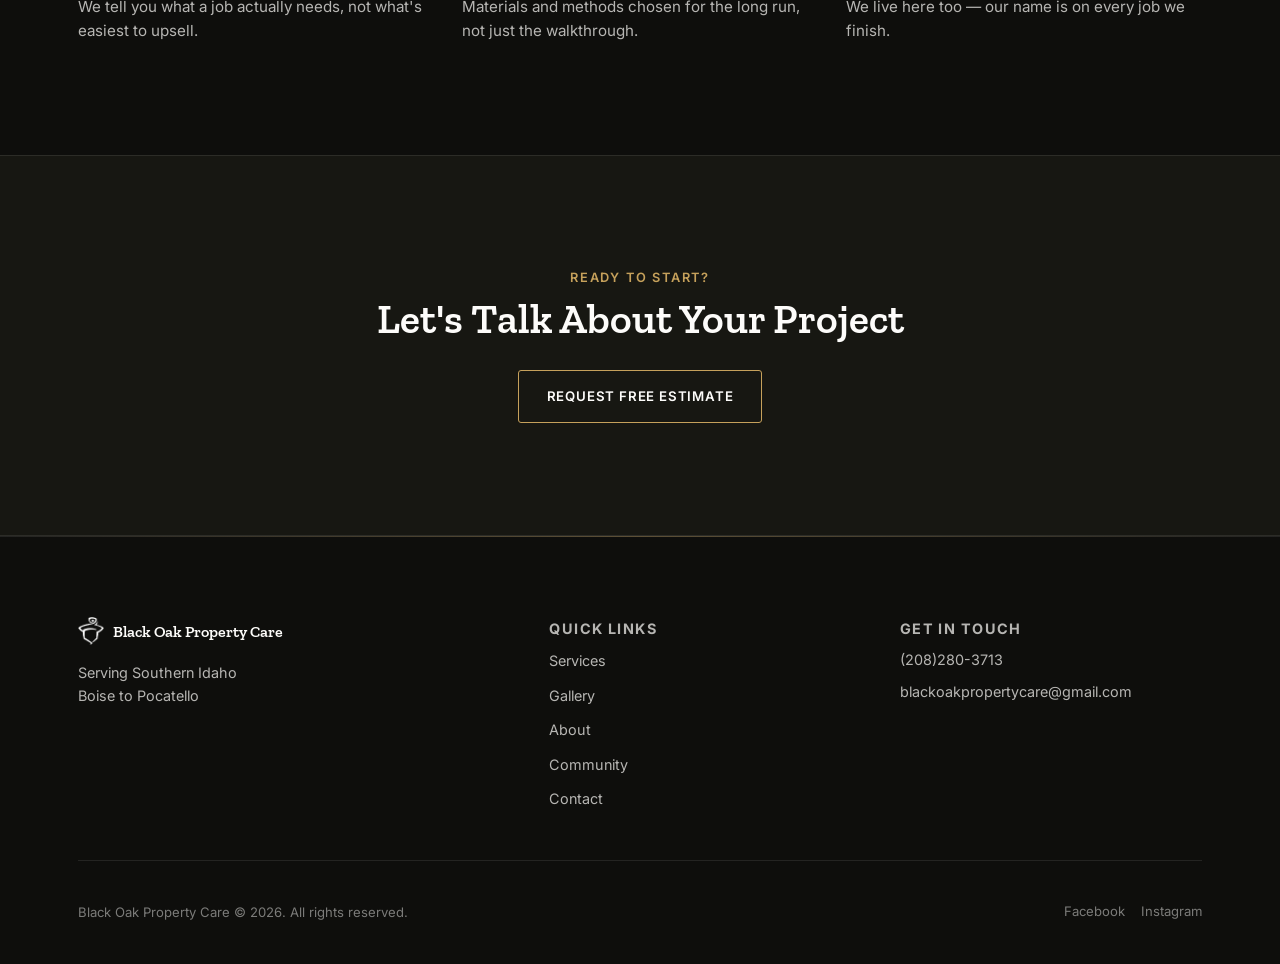
==== commit 757540b7: "Revise About section content in about.html Updated the company description and founding story for cl" ====
--- a/about.html
+++ b/about.html
@@ -41,7 +41,7 @@
   <div class="wrap hero-inner">
     <p class="hero-eyebrow">Who We Are</p>
     <h1 class="hero-title">About Black Oak</h1>
-    <p class="hero-lede">A local crew that treats every property like it's our own.</p>
+    <p class="hero-lede">Care that you can see in every detail!</p>
   </div>
 </section>
 
@@ -51,29 +51,19 @@
       <p class="section-eyebrow">Our Story</p>
       <h2 class="section-title">How Black Oak Got Started</h2>
       <p class="section-lede">
-        <!-- EDIT: replace with your real founding story — 2-4 sentences
-             is plenty. This is the single most-read paragraph on the
-             whole site, so make it specific and honest, not generic. -->
-        Black Oak Property Care started with a simple idea: property
-        work should be done by people who actually live in the
-        community they're working in. From remodels to rental
-        turnovers to hauling off the junk nobody wants to deal with,
-        we handle the jobs homeowners and landlords need done right —
-        not just done fast.
+        I started BOPC as a sole proprietor in 2017, as a response to the poor craftsmanship and dishonesty I had seen in the construction industry, and more specifically, in the restoration and remodel world.
+        Black Oak Property Care LLC was founded on the principles of honesty, integrity and making sure things are done the right way, the first time, and without the inflated costs we see more of daily.
+        I take pride in my craft and my creations, and I hold all my employees and sub-contractors to the same standard, let's continue making our community one to be proud of! 
       </p>
     </div>
   </div>
 </section>
 
-<!-- ============================================================
-     STAT STRIP — optional. Delete this whole <section> if you
-     don't have real numbers yet; don't leave placeholders live.
-     ============================================================ -->
 <section class="section section--tight section--raised">
   <div class="wrap">
     <div class="stat-strip reveal">
       <div class="stat">
-        <div class="stat-num">10+</div>
+        <div class="stat-num">5+</div>
         <div class="stat-label">Years Serving the Area</div>
       </div>
       <div class="stat">
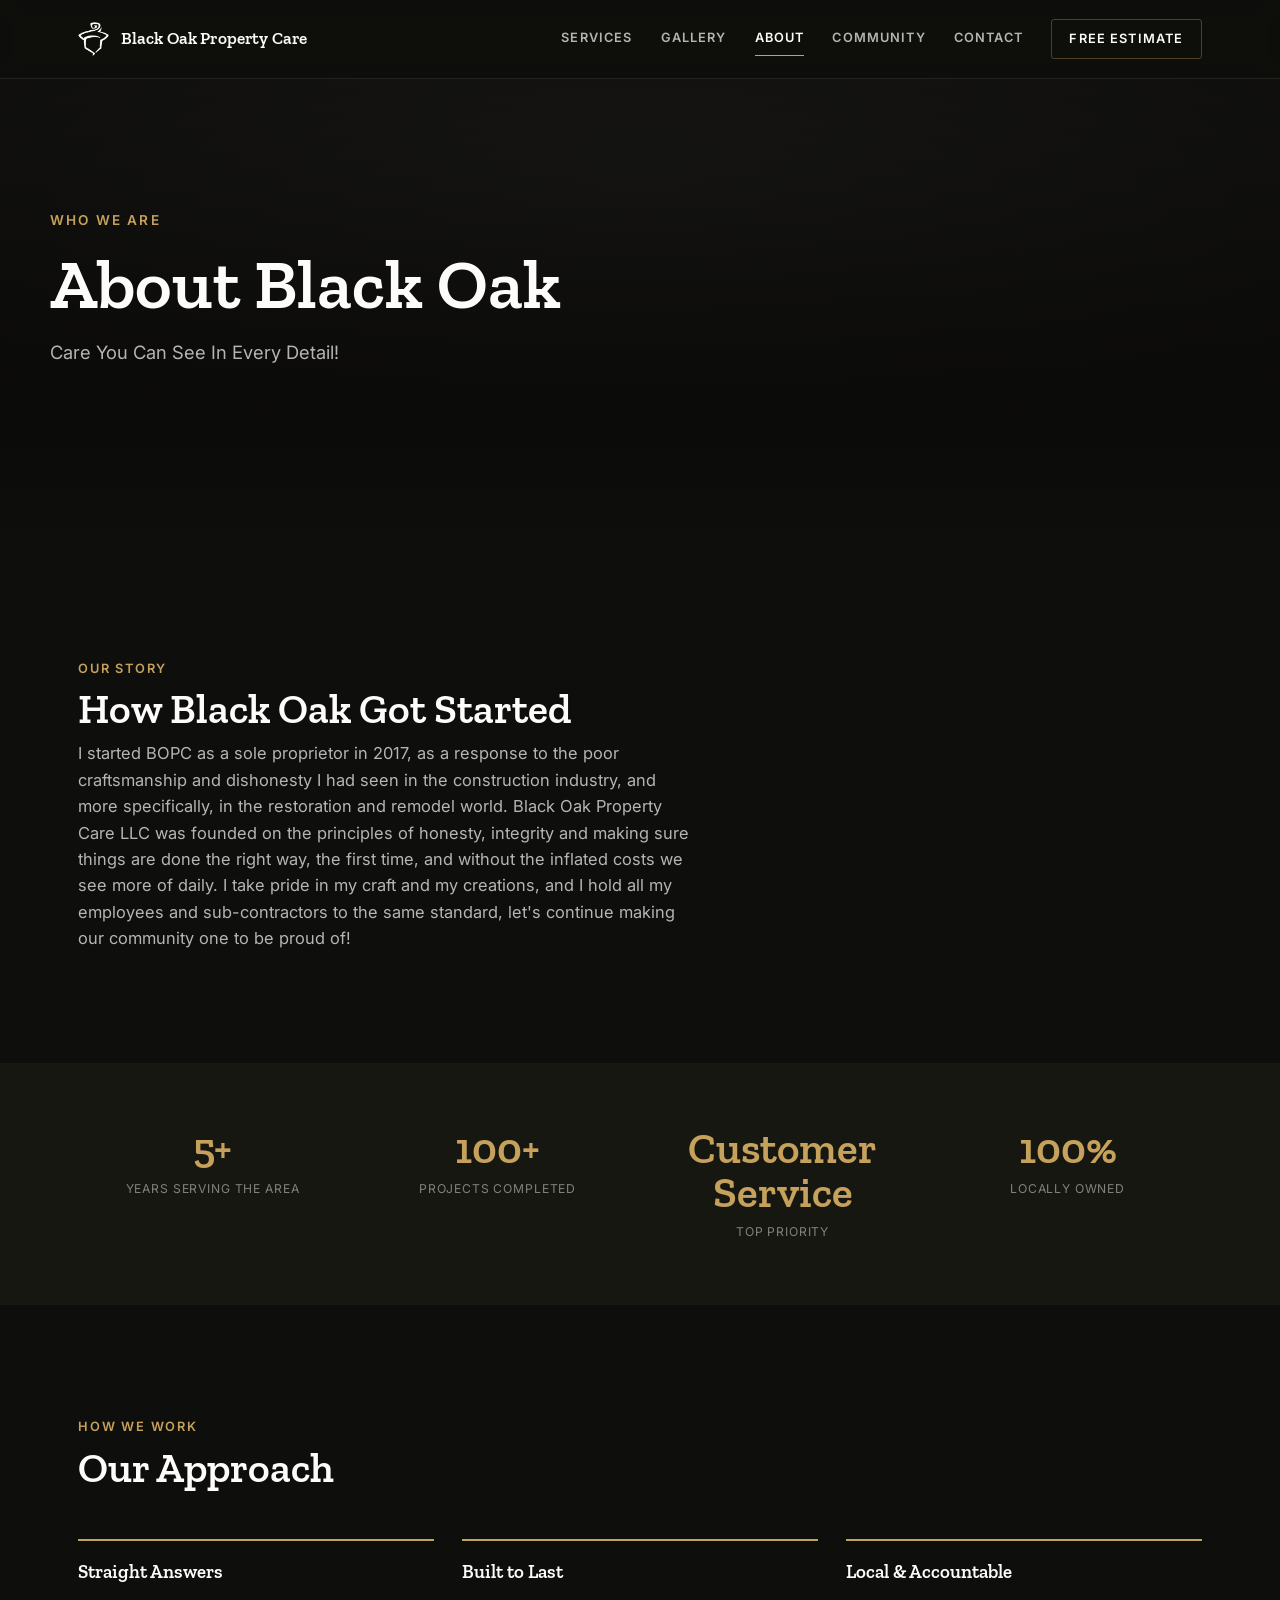
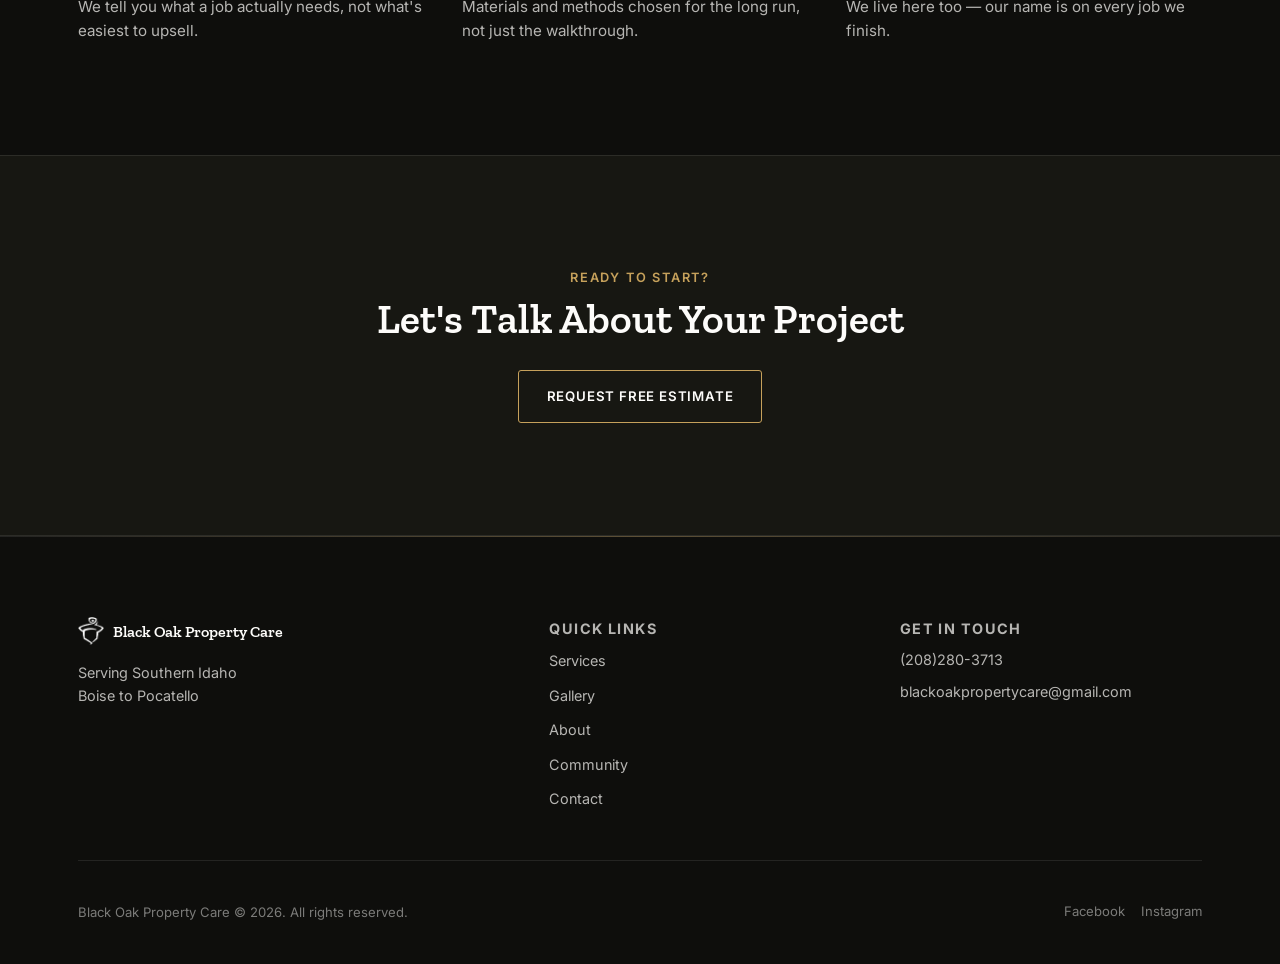
==== commit 050d1440: "Update hero lede text for consistency in casing" ====
--- a/about.html
+++ b/about.html
@@ -41,7 +41,7 @@
   <div class="wrap hero-inner">
     <p class="hero-eyebrow">Who We Are</p>
     <h1 class="hero-title">About Black Oak</h1>
-    <p class="hero-lede">Care that you can see in every detail!</p>
+    <p class="hero-lede">Care You Can See In Every Detail!</p>
   </div>
 </section>
 
